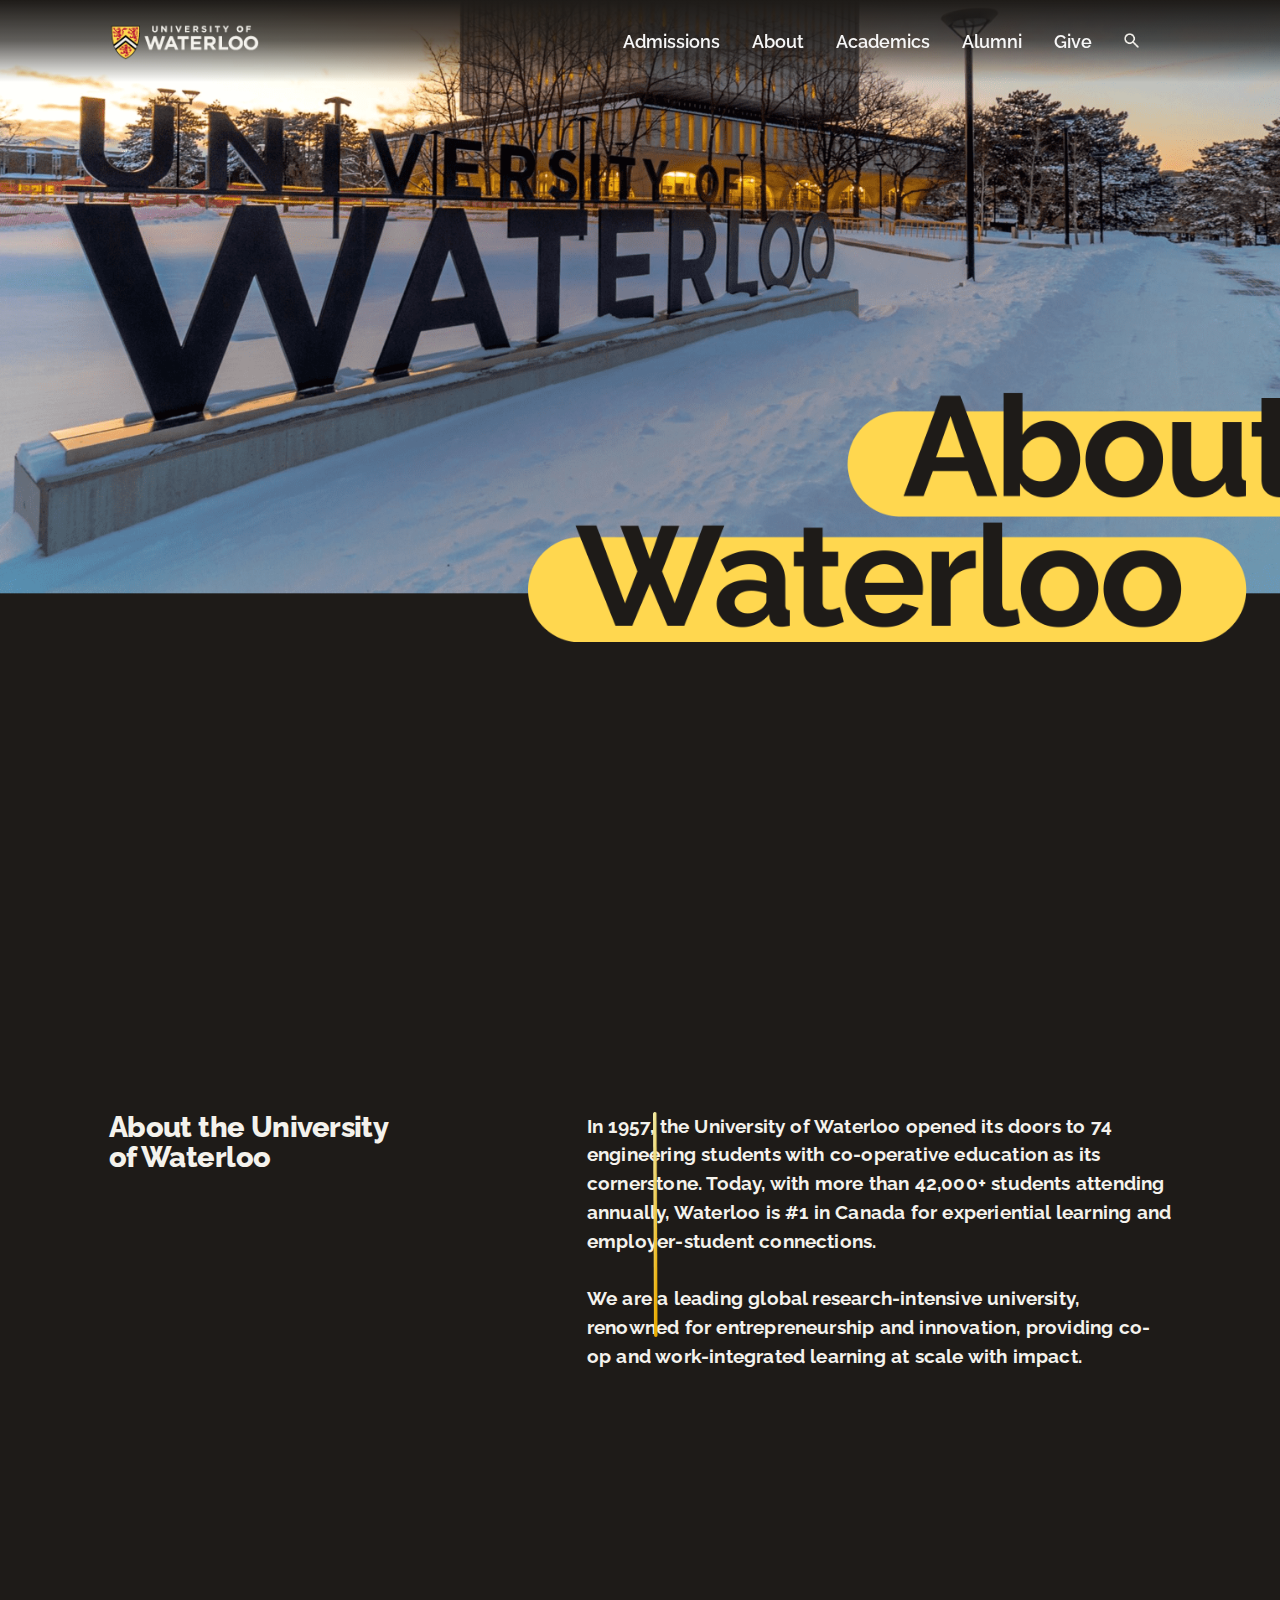
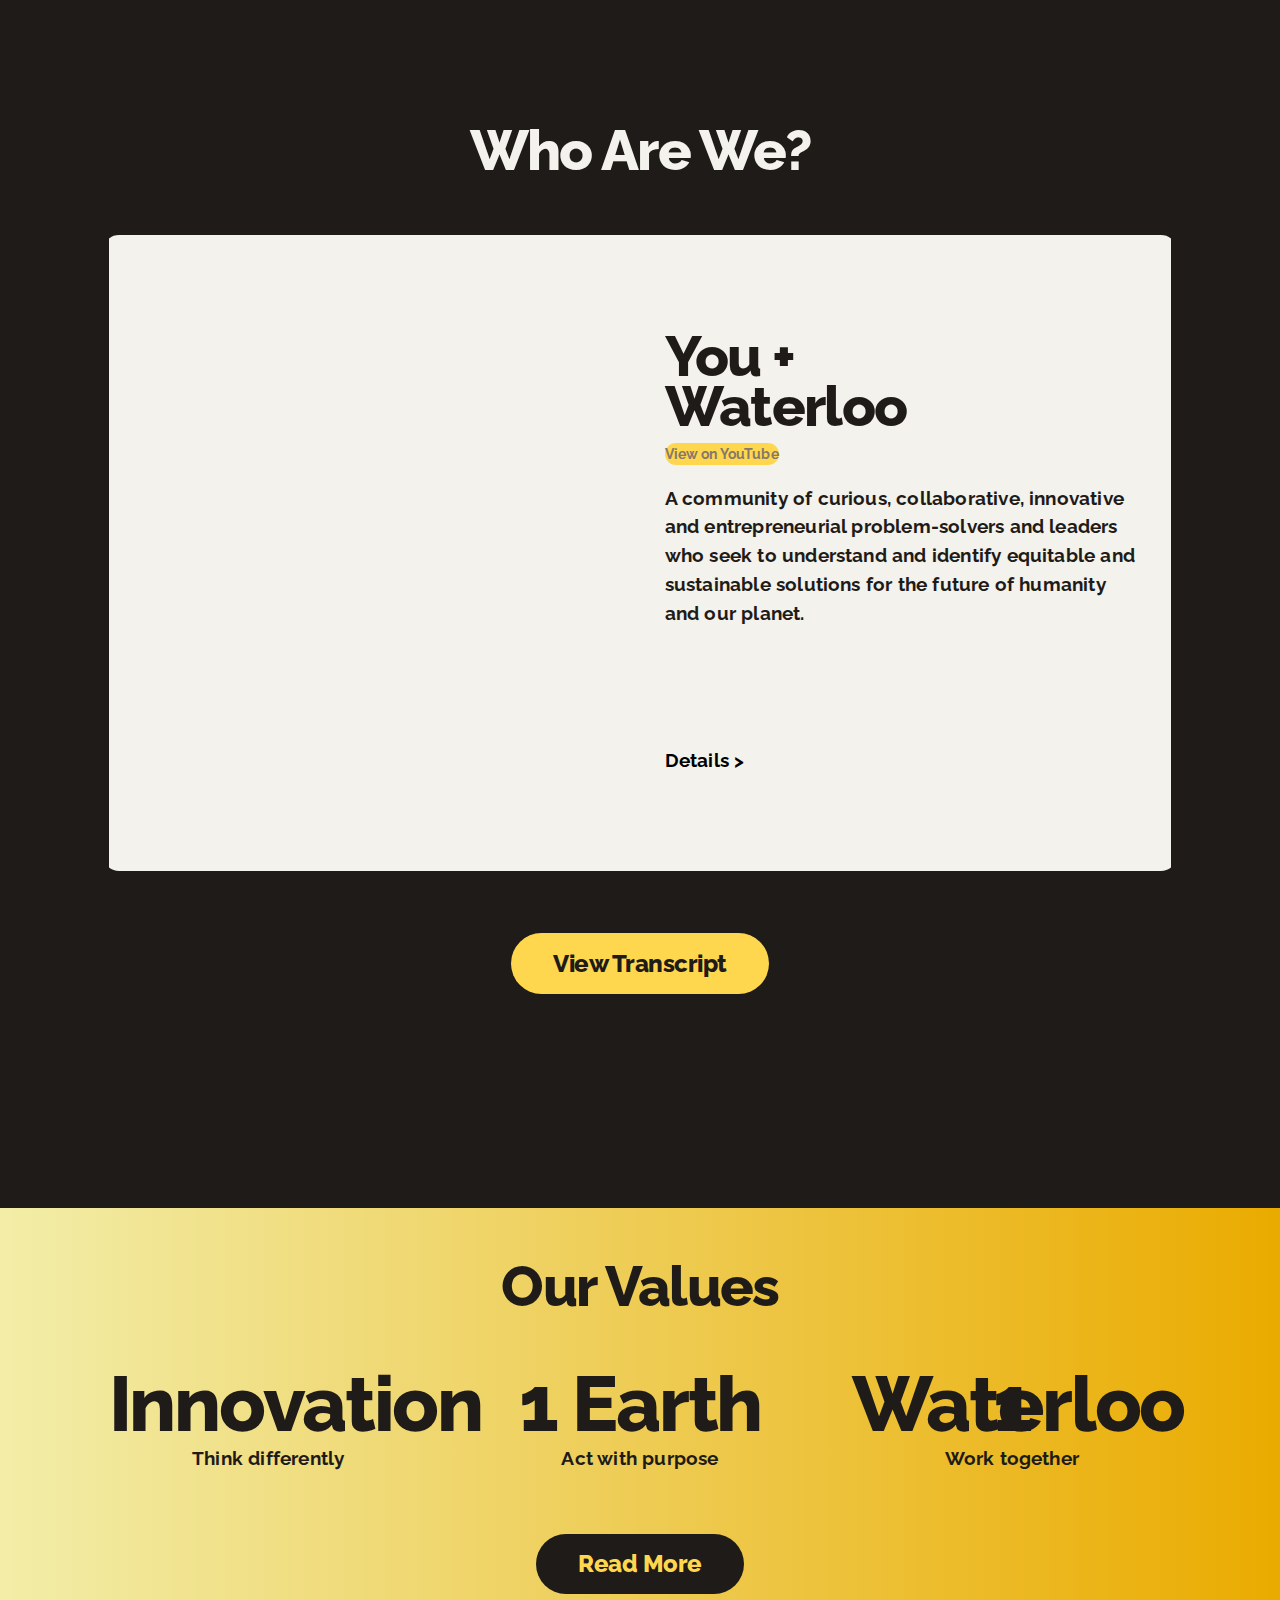
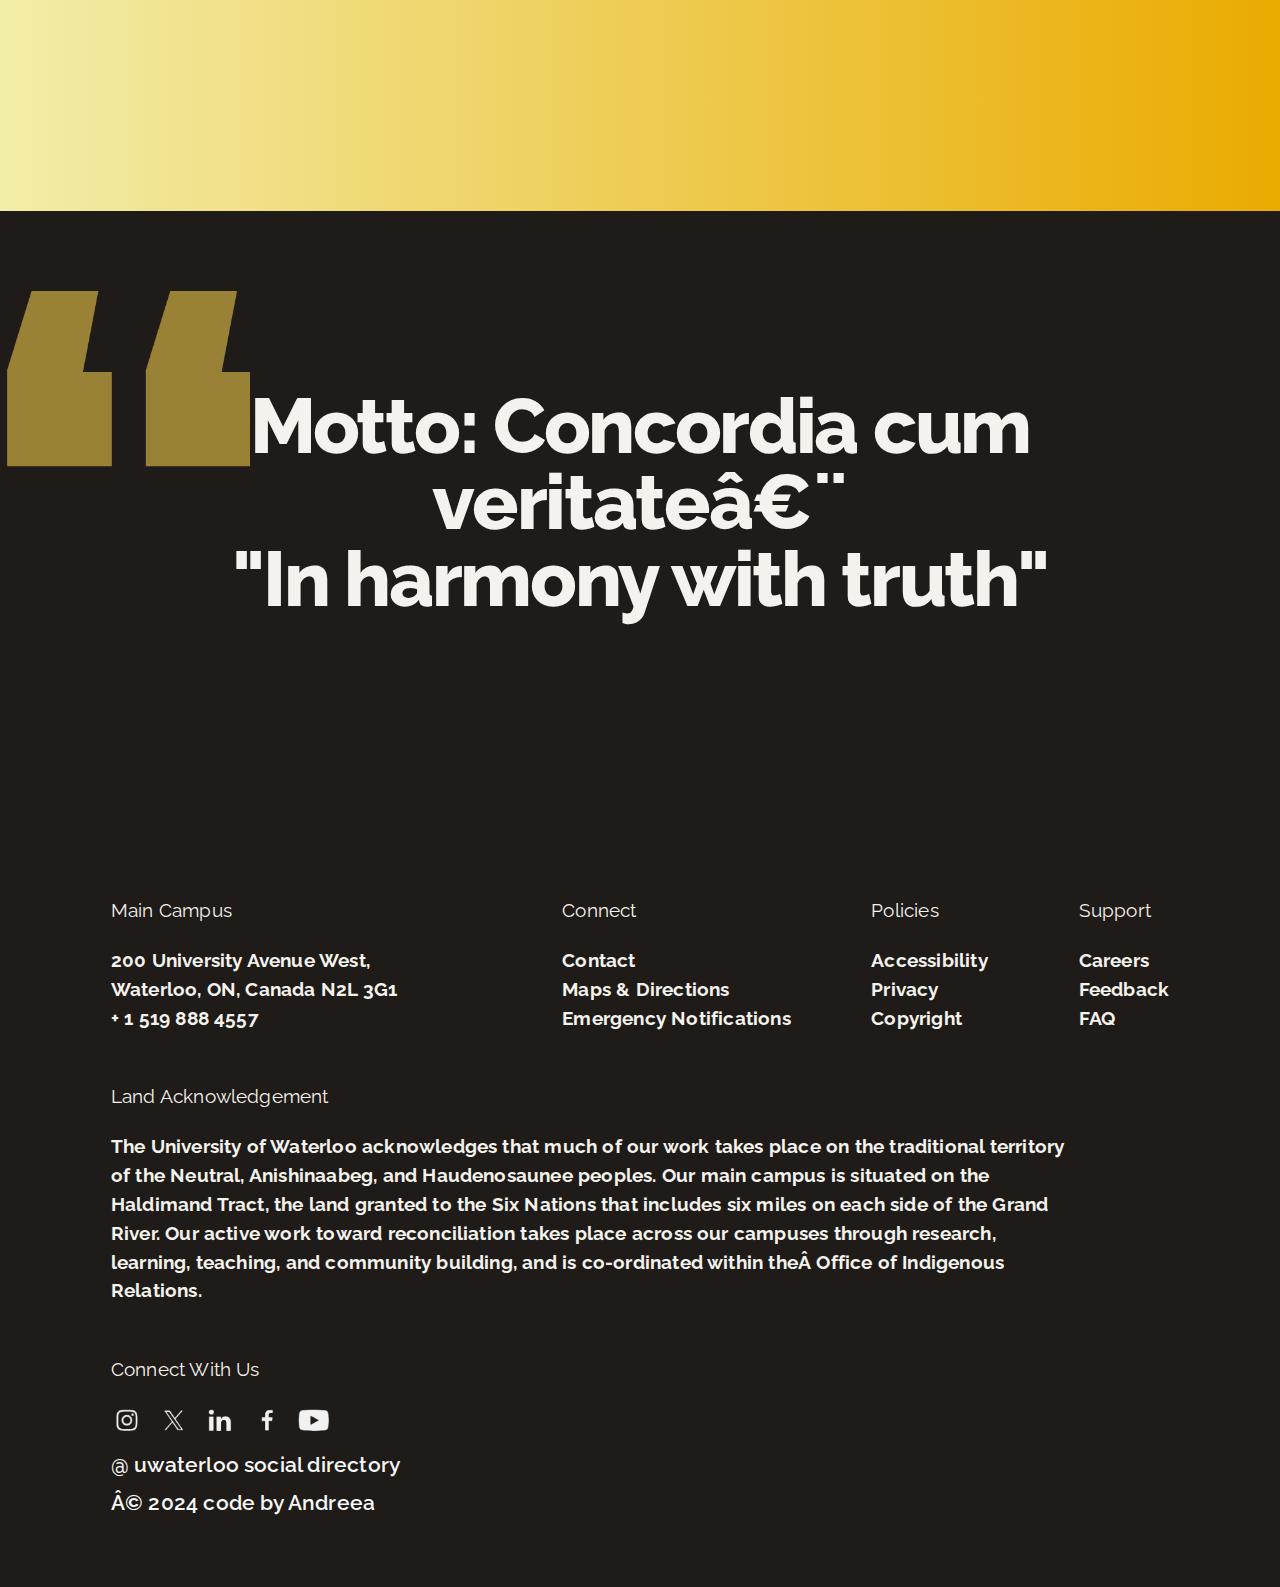
==== about.html @ 282efb21 "Add files via upload" ====
<!DOCTYPE html>
  <html lang="eng-ca">
    <head>
      <meta charset="utc-8">
      <title>About | University of Waterloo</title>
	  <!-- created by Andreea McKague on Wednesday, November 27th, 2024-->
	  <meta name="viewport" content="width=device-width, initial-scale=1.0">
	  <link rel="icon" type="image/x-icon" href="uw-favicon.ico">
	  <link rel="stylesheet" type="text/css" href="uwstyle.css">
	  <link rel="preconnect" href="https://fonts.googleapis.com">
	  <link rel="preconnect" href="https://fonts.gstatic.com" crossorigin>
	  <link href="https://fonts.googleapis.com/css2?family=Archivo:ital,wght@0,100..900;1,100..900&family=Raleway:ital,wght@0,100..900;1,100..900&display=swap" rel="stylesheet">
	  <style>
		.section-background{
		  top: 0;
		  left: 0;
		  margin: 0;
		  padding: 0;
		  background-size: 100%;
		  background-repeat: no-repeat;
		  width: 100vw;
		  height: 100vh;
		  position: relative;
		}
		#hero-background{
		  background-image: url("hdd.png");
		}
		h1{
		  margin: 0;
		  padding: 0;
		  font-family: "Raleway", sans-serif;
		  font-size: 6.7em;
		  font-weight: 700;
		  color: #1E1B18;
		  line-height: 0;
		}
		#innovation{
          position: absolute;
		  top: 4.4em;
		  margin-left: 1.555em;
		}
		#innovation-highlight{
          position: absolute;
		  top: 27.5em;
		  margin-left: 6.8em;
		}
		#starts-here{
		  position: absolute;
		  top: 5.4em;
          margin-left: 0.365em;
		}
		#starts-here-highlight{
		  position: absolute;
		  top: 34.3em;
		}
		.small-section{
		  margin: 0;
		  padding: 0;
		  width: 100%;
		  height: 67vh;
		  overflow: hidden;
		}
		.header-col{
          max-width: 40%;
		}
		.text-col{
          max-width: 55%;
		}
		h2{
		  margin: 0;
		  padding: 0;
		  font-family: "Raleway", sans-serif;
		  font-size: 3.5em;
		  font-weight: 800;
		  color: #F4F2EC;
		  letter-spacing: -0.03em;
		}
		h3{
		  margin: 0;
		  padding: 0;
		  font-family: "Raleway", sans-serif;
		  font-size: 1.8em;
		  font-weight: 800;
		  color: #F4F2EC;
		  line-height: 1.05em;
		  letter-spacing: -0.02em;
		}
		p, td, th{
		  margin: 0;
		  padding: 0;
		  font-family: "Raleway", sans-serif;
		  font-size: 1.2em;
		  font-weight: 700;
		  letter-spacing: 0.01em;
		  line-height: 1.5em;
		}
		th{
		  font-weight: 400;
		  text-align: left;
		}
		#introduction-container{
          padding-top: 23.5vh;
		  display: flex;
		  justify-content: space-between;
		}
		.who-are-we-container{
		  display: flex;
		  width: 100%;
		  height: 145vh;
		  flex-direction: column;
		  justify-content: center;
		  align-items: center;
		  overflow: hidden;
		 
		}
		.admission-box{
		  width: 27%;
		  height: fit-content;
		  padding: 1.2em 2em;
		  border-radius: 1em;
		  background-color: #F4F2EC;
		  overflow: hidden;
		}		
		.admission-row{
		  display: flex;
		  flex-direction: row;
		  align-items: flex-start;
		  justify-content: space-between;
		  margin-top: 1.6em;
		}
		.important{
		  margin: 0;
		  margin-top: 0.8em;
		  margin-bottom: 1.3em;
		  padding: 0;
		  font-family: "Raleway", sans-serif;
		  font-size: 0.9em;
		  font-weight: 700;
		  letter-spacing: 0.01em;
		  line-height: 1.5em;
		  color: #86786A;
		}
		.admission-links{
		  margin: 0.5em 0;
		  width: fit-content;
		  color: #1E1B18;
		  padding: 0.2em 0.7em;
		  border-radius: 1em;
		  background-color: #FFD74F;
		}
		.admission-links:last-child{
		  margin-bottom: 1.8em;
		}
		.admission-links:hover{
		  margin: 0.5em 0;
		  width: fit-content;
		  color: #1E1B18;
		  padding: 0.2em 0.7em;
		  border-radius: 1em;
		  background-color: #EAAB00;
		}
		button{
		  border: none;
		}
		.button-cta{
		  margin-top: 4.6em;
		  background-color: #FFD74F;
		  border-radius: 6em;
		  display: flex;
		  justify-content: center;
		  align-items: center;
		  transition: all 0.3s ease;
		}
		.button-cta:hover{
		  border: 0.4em solid #FFD74F;
		  background-color: #1E1B18;
		}
		.button-text{
		  color: #1E1B18;
		  padding: 0.7em 1.5em;
		}
		.button-text:hover{
		  color: #FFD74F;
		  padding: 0.7em 1.5em;
		}
		.button2-cta{
		  margin-top: 2.2em;
		  background-color: #1E1B18;
		  border-radius: 6em;
		  display: flex;
		  justify-content: center;
		  align-items: center;
		  transition: all 0.3s ease;
		}
		.button2-cta:hover{
		  border: 0.4em solid #1E1B18;
		  background-color: #FFD74F;
		}
		.button2-text{
		  color: #FFD74F;
		  padding: 0.7em 1.5em;
		}
		.button2-text:hover{
		  color: #1E1B18;
		  padding: 0.7em 1.5em;
		}
		.gradient-container{
		  background-image: linear-gradient(to right, #F2EDA8, #EAAB00);
		}
		.numbers-title{
		  margin-top: 0.8em;
		  color: #1E1B18;
		}
		.column-items{
		  display: flex;
		  align-items: center;
		  flex-direction: column;	
		}
		.numbers-row{
	      width: 100%;
		  display: flex;
		  flex-direction: row;
		  align-items: center;
		  justify-content: space-between;
		  margin-top: 5.3em;
		  margin-bottom: 2em;
		  text-align: center;
		}
		.emphasize{
	      margin: 0;
		  padding: 0;
		  font-family: "Raleway", sans-serif;
		  font-size: 4.8em;
		  font-weight: 800;
		  color: #1E1B18;
		  line-height: 0;
		  letter-spacing: -0.03em;
		  margin-bottom: 0.52em;
		}
		.number-container{
		  display: flex;
		  flex-direction: column;
		  width: 30%;
		}
		.flexible-container{
		  width: 100%;
		  height: 100%;
		  display: flex;
		  flex-direction: column;
		  padding: 3em 0em;
		  align-items: center;
		  justify-content: center;
		  overflow: hidden;
		}
		.horizontal-container{
		  display: flex;
		  width: 95%;
		  height: 67.2vh;
		  background-color: #F4F2EC;
		  justify-content: flex-start;
		  align-items: center;
		  border-radius: 1em;
		  padding: 1em 2em;
		  overflow: hidden;
		  margin-top: 1.5em;
		}
		.hor-con-2{
		  justify-content: space-between;
		}
		.first-container{
		  margin-top: 3.2em;
		}
		.details{
		  color: black;
		  margin-top: 2em;
		}
		.information-container{
		  height: 100%;
		  display: flex;
		  flex-direction: column; 
		  justify-content: space-evenly;
		  align-items: flex-start;
		  max-width: 30em;
		  margin-left: 2.5em;
		  color: #1E1B18;
		}
		.info-con-2{
		  margin-left: 1.5em;
		}
		.date{
		  font-size: 11vh;
		  margin-top: 0.45em;
		  transform: rotate(90deg)
		}
		.contact-container{
          margin-top: 3em;
		}
		.contact-text-container{
		  width: 100%;
		  display: flex;
		  justify-content: space-between;
		  margin-top: 1.2em;
		  margin-bottom: 2em;
		}
		.contact-text{
		  color: #1E1B18;
		}
		.pair{
		  display: flex;
		}
		.pair .contact-text{
		  padding-left: 4.5em;
		}
		td{
		  padding: 1em 0em;
		}
		.footer-container{
		  margin-top: 2em;
		}
		.admission-h3{
		  color: #1E1B18;
		  padding-top: 0.8em; 
		  margin-bottom: 0.7em;
		}
		.by-the-numbers-row
		  width: 100%;
		  height: 67vh;
		  display: flex;
		  flex-direction: row;
		  justify-content: center;
		  align-items: center;
		}
		.by-the-numbers-box{
		  width: 20%;
		  margin-right: 1%;
		  height: 100%;
		  background-color: red;
		}
		#motto{
		  padding-top: 2.3em;
		  text-align: center;
		  font-size: 4.8em;
		  line-height: 1em;
		  z-index: 2;
		}
		#quote-img{
		  position: absolute;
		  margin-top: 5em;
		  margin-right: 64em;
		}
      </style>
    </head>
    <body>
	
      <nav>
		<div class="section-contents">
		  <a href="home.html" id="nav-logo"><img src="uw-logo.png" alt="University of Waterloo Logo" width="150em" height="auto"></a>
          <ul>        
		    <li><a href="admissions.html">Admissions</a></li>
			<li><a href="about.html">About</a></li>
			<li><a href="https://uwaterloo.ca/faculties-academics" target="_blank">Academics</a></li>
			<li><a href="https://uwaterloo.ca/alumni/" target="_blank">Alumni</a></li>
			<li><a href="give.html">Give</a></li>
			 <li><a href="https://uwaterloo.ca/search/" target="_blank"><img src="search-icon.png" alt="Search Icon" width="auto" height="15em"></a></li>
		  </ul>
		</div>
      </nav>
	  
	  <section id="hero">
	    <div class="section-background" id="hero-background"></div>
		  <div class="section-contents">
		    <img src="about-waterloo.png" alt="About Waterloo title" style="position: absolute; top: 24.5em; left: 33em;"  width="auto" height="250em">
	      </div>
	    </div>
	  </section>
	  
	  <section id="intro">
	    <div class="small-section">
		  <div class="section-contents" id="introduction-container">
		  
		    <img src="line1.png" alt="Image of gradient line" class="line-img" height="225em" width="auto" style="margin-left: 34em">
			
			<div class="header-col">
	          <h3>About the University<br>of Waterloo</h3>
		    </div>
			
		    <div class="text-col">
		      <p>In 1957, the University of Waterloo opened its doors to 74 
			  engineering students with co-operative education as its cornerstone. 
			  Today, with more than 42,000+ students attending annually, Waterloo is
			  #1 in Canada for experiential learning and employer-student connections.<br><br>
			  We are a leading global research-intensive university, renowned for 
			  entrepreneurship and innovation, providing co-op and work-integrated 
			  learning at scale with impact.</p>
	        </div>
			
		  </div>
		</div>
	  </section>
	
	  <section id="who-are-we">
	    <div class="section-contents">
          <div class="who-are-we-container">
		    <h2>Who Are We?</h2>
			
			<div class="horizontal-container first-container">
			  <iframe width="100%" height="100%" style="border-radius: 1em;" src="https://www.youtube.com/embed/Fxyoe6XfwnU?si=jhQmAfcTeB4eGO95" title="YouTube video player" frameborder="0" allow="accelerometer; autoplay; clipboard-write; encrypted-media; gyroscope; picture-in-picture; web-share" referrerpolicy="strict-origin-when-cross-origin" allowfullscreen></iframe>
			  <div class="information-container">
				<div>
			      <h2 style="color: #1E1B18; line-height: 0.9em;">You +<br>Waterloo</h2>
			      <p class="important text-info">View on YouTube</p>
				  <p>A community of curious, collaborative, innovative and
				  entrepreneurial problem-solvers and leaders who seek to 
				  understand and identify equitable and sustainable solutions
				  for the future of humanity and our planet.</p>
				</div>
				<p class="details">Details &gt;</p>
			  </div>
			</div>
		
			<a href="https://youtu.be/Fxyoe6XfwnU?feature=shared"><button class="button-cta"><h3 class="button-text">View Transcript</h3></button></a>
		  </div>
		</div>
	  </section>
	  
	  <section id="our-values">
	    <div class="small-section gradient-container">
		  <div class="section-contents column-items">
			<a href="https://uwaterloo.ca/values/"><h2 class="numbers-title">Our Values</h2></a>
			
			<div class="numbers-row">
			  <div class="number-container">
			    <p class="emphasize">Innovation</p>
				<p style="color: #1E1B18;">Think differently</p>
			  </div>
			  <div class="number-container">
			    <p class="emphasize">1 Earth</p>
				<p style="color: #1E1B18;">Act with purpose</p>
			  </div>
			  <div class="number-container">
			    <p class="emphasize">1 Waterloo</p>
				<p style="color: #1E1B18;">Work together</p>
			  </div>
			</div>
			
			<button class="button2-cta"><h3 class="button2-text">Read More</h3></button>
			
		  </div>
		</div>
	  </section>
	
	  <section id="our-motto">
	    <div class="small-section">
		  <div class="section-contents column-items">
		    <img src="quotation-icon.png" alt="Image of a quotation mark symbol" id="quote-img" width="auto" height="420em">
			<h2 id="motto">Motto: Concordia cum veritate <br>"In harmony with truth"</h2>
		  </div>
		</div>
	  </section>
	
	  <footer>
	    <div class="section-contents">
		  <div class="flexible-container footer-container">
		    <table>
			  <tr>
			    <th>Main Campus</th>
				<th>Connect</th>
				<th>Policies</th>
				<th>Support</th>
			  <tr>
			    <td>200 University Avenue West,<br>Waterloo, ON, Canada N2L 3G1<br>+ 1 519 888 4557</td>
			    <td>Contact<br>Maps & Directions<br>Emergency Notifications</td>
				<td>Accessibility<br>Privacy<br>Copyright</td>
				<td>Careers<br>Feedback<br>FAQ</td>
			  </tr>
			  <tr>
			    <th><br>Land Acknowledgement</th>
			  </tr>
			  <tr>
			    <td colspan="3">The University of Waterloo acknowledges that much of our work takes place 
				on the traditional territory of the Neutral, Anishinaabeg, and Haudenosaunee peoples. Our
				main campus is situated on the Haldimand Tract, the land granted to the Six Nations that
				includes six miles on each side of the Grand River. Our active work toward reconciliation
				takes place across our campuses through research, learning, teaching, and community 
				building, and is co-ordinated within the Office of Indigenous Relations.</td>
			  </tr>
			  <tr>
			    <th><br>Connect With Us</th>
			  </tr>
			  <tr>
			   <td><img src="social-logos.png" alt="Social Logos" width="auto" height="30em"><a href="https://uwaterloo.ca/social-media">@ uwaterloo social directory</a><a href="mailto:a3mckague@uwaterloo.ca">© 2024 code by Andreea</a></td>
			 </tr>
			</table>
		  </div>
		</div>
	  </footer>
	</body>
</html>
---- uwstyle.css ----
html, body{
  margin: 0;
  padding: 0;
  background-color: #1E1B18;
  overflow-x: hidden;
  z-index: 0;
  color: #F4F2EC;
}
nav{
  top: 0;
  left: 0;
  padding-top: 1em;
  width: 100%;
  height: 4.1em;
  background-image: linear-gradient(to bottom, #1E1B18, rgba(30,27,24,0.7), rgba(30,27,24,0));
  position: fixed;
  z-index: 3;
}
nav ul{
  float: right;
  list-style-type: none;
  margin: 0;
}
nav li{
  float: left;
  padding-right: 2em;
  padding-top: 0.5em;
  text-align: center;
  position: relative;
}
nav a, td a{
  font-family: "Raleway", sans-serif;
  font-weight: 600;
  font-size: 1.1em;
  display: block;
  text-decoration: none;
  padding-top: 0.4em;
  color: #F7F7F7;
}
nav a:hover, td a:hover{
  color: #FFD74F;
}
nav a:active, td a:active{
  color: #EAAB00;
}
#nav-logo{
   margin: 0;
   float: left;
}
nav img:hover{
  opacity: 0.7;
}
.section-contents{
  width: 83vw;
  margin: 0 auto;
}
.important{
  margin: 0;
  margin-top: 1em;
  margin-bottom: 1.6em;
  padding: 0;
  font-family: "Raleway", sans-serif;
  font-size: 0.8em;
  font-weight: 700;
  letter-spacing: 0.01em;
  line-height: 1.5em;
  color: #86786A;
}
.text-info{
  width: fit-content;
  padding: 0em 1.2em;
  border-radius: 1em;
  background-color: #FFD74F;
  font-weight: 800;
}
.line-img{
  position: absolute;
}
a{
  text-decoration: none;
  color: #1E1B18;
}
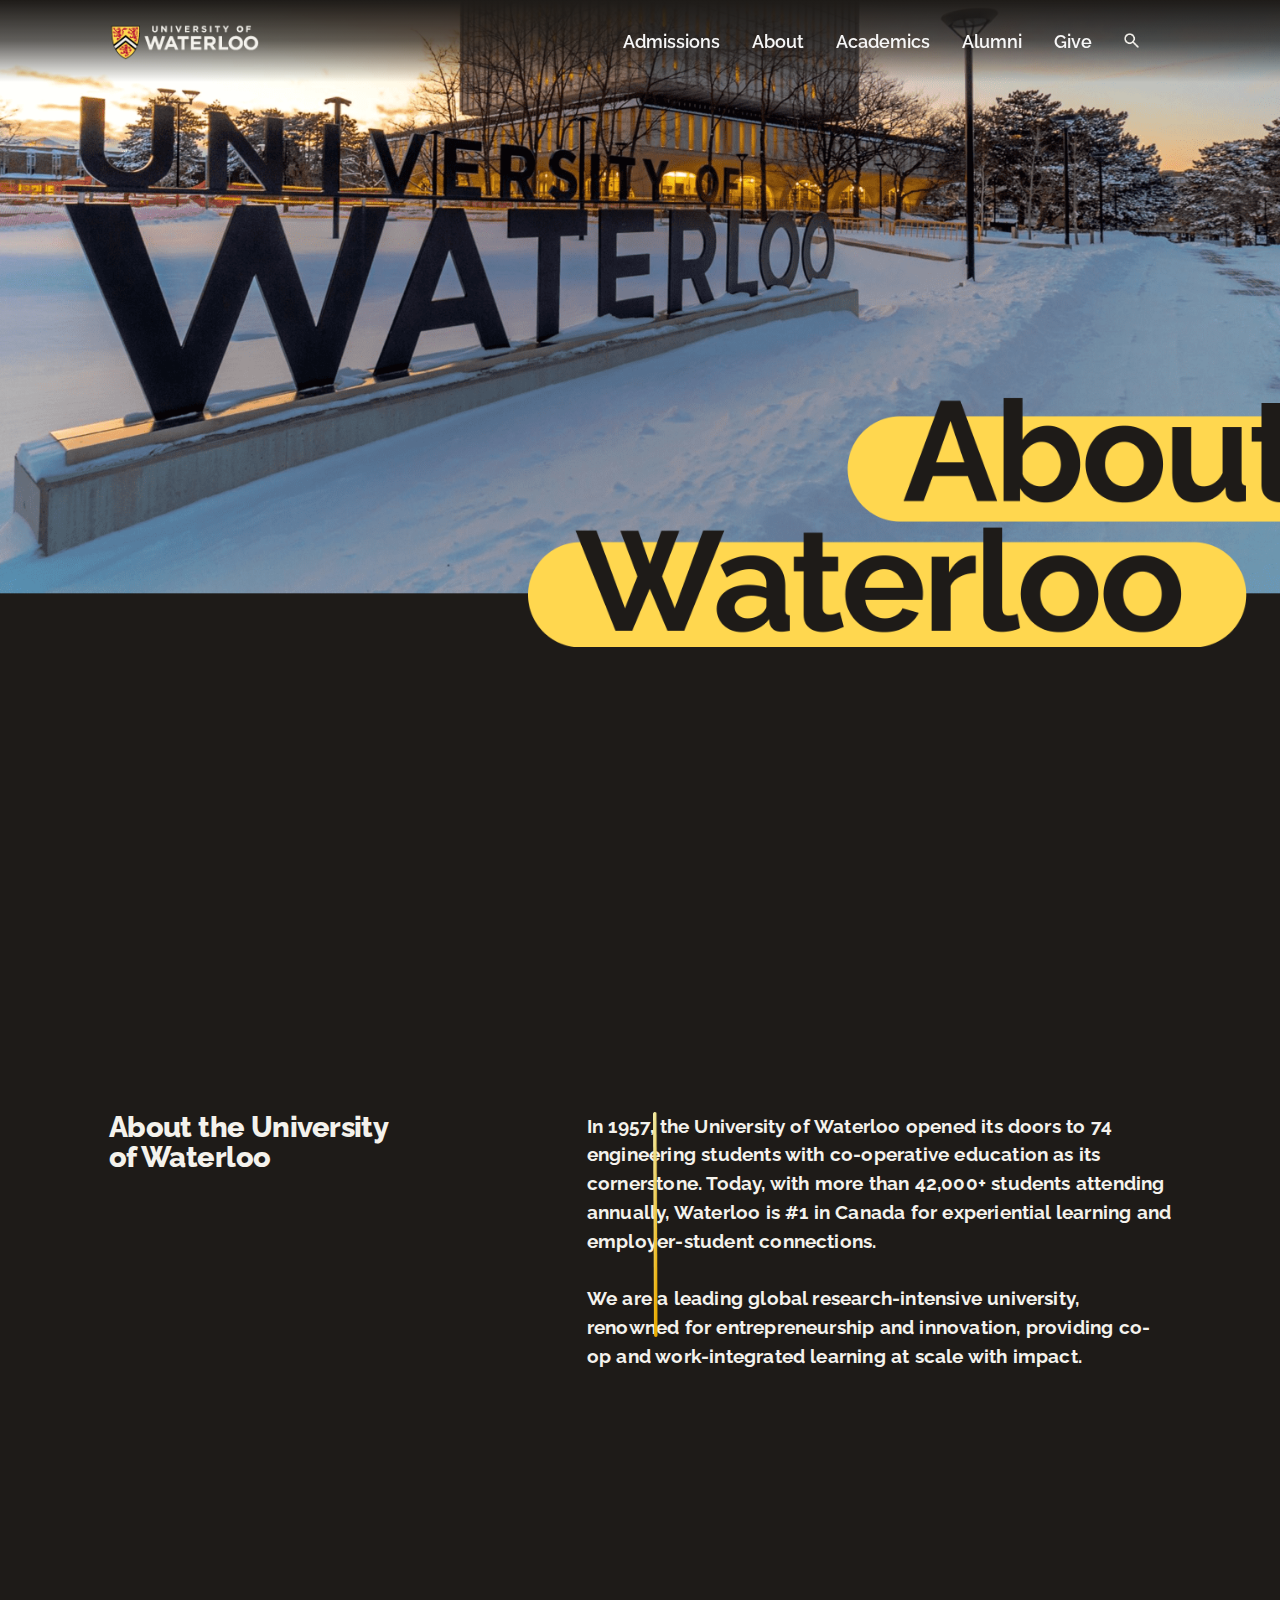
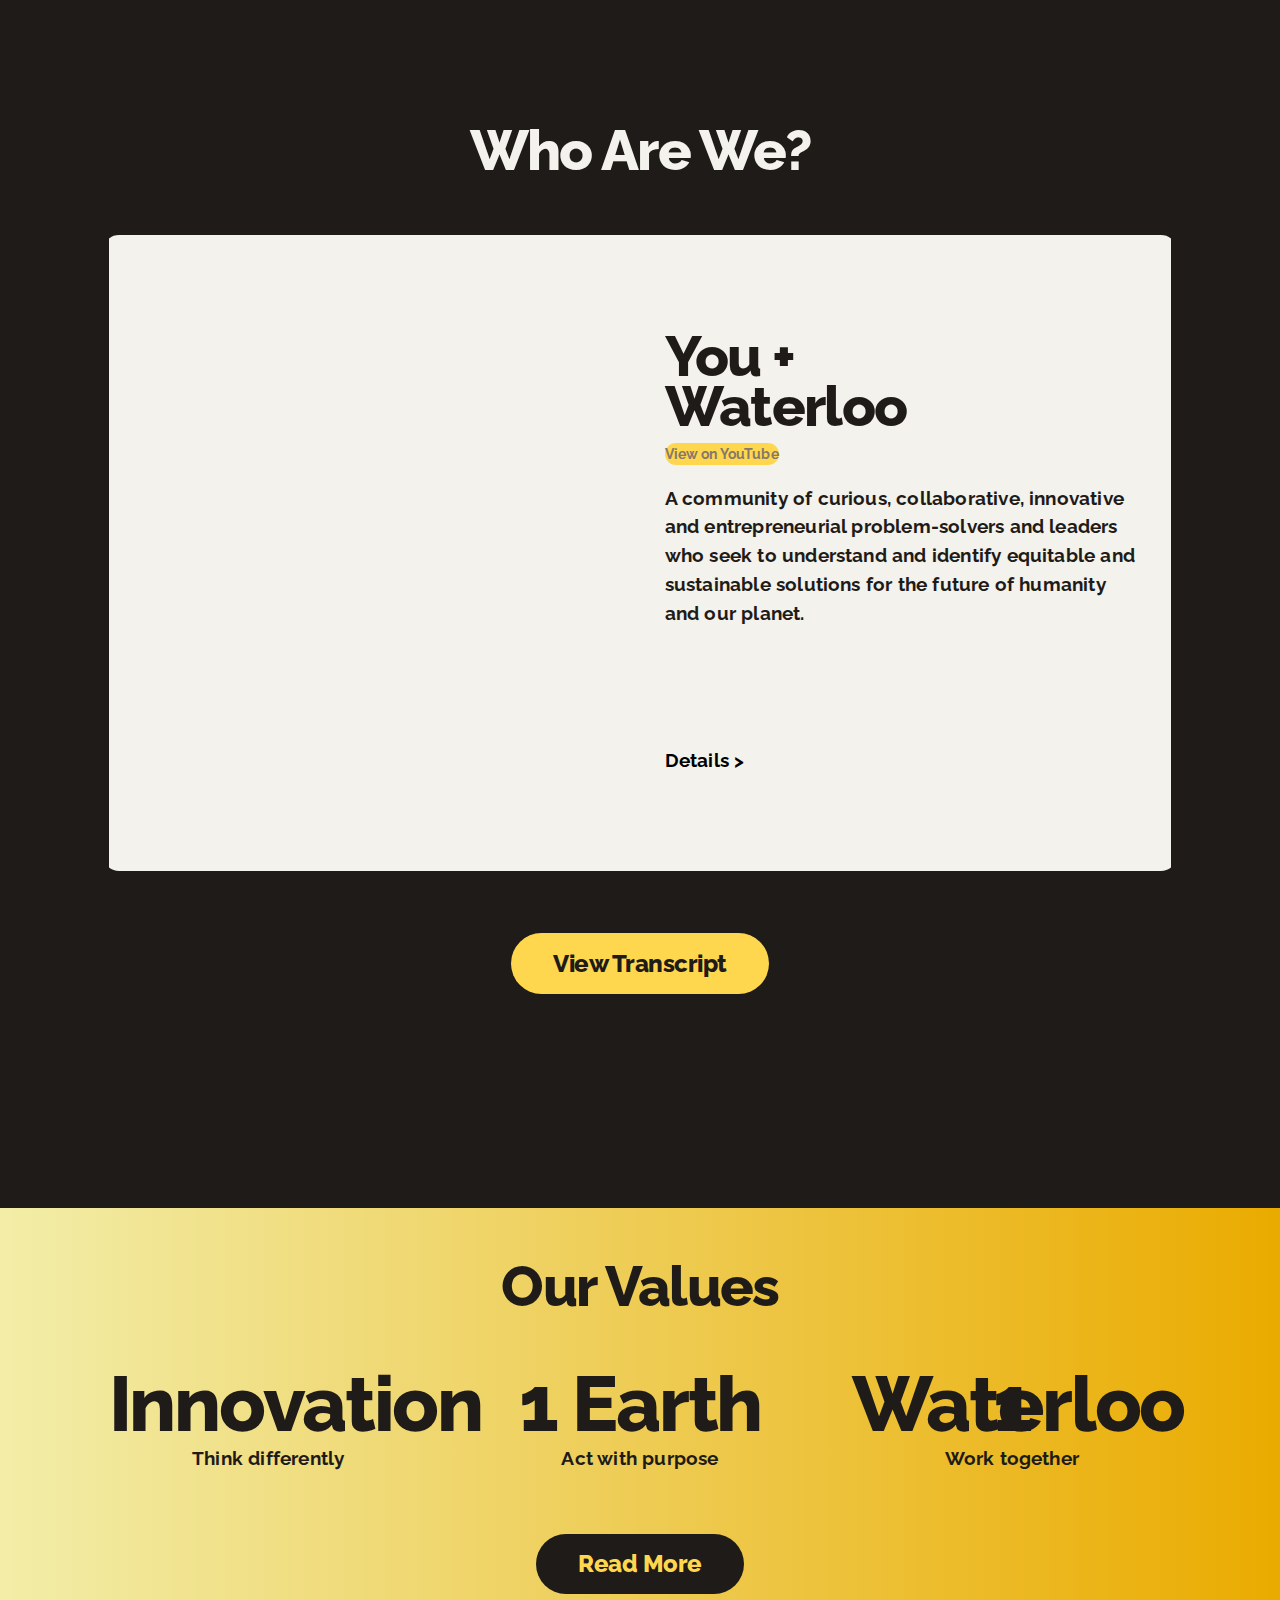
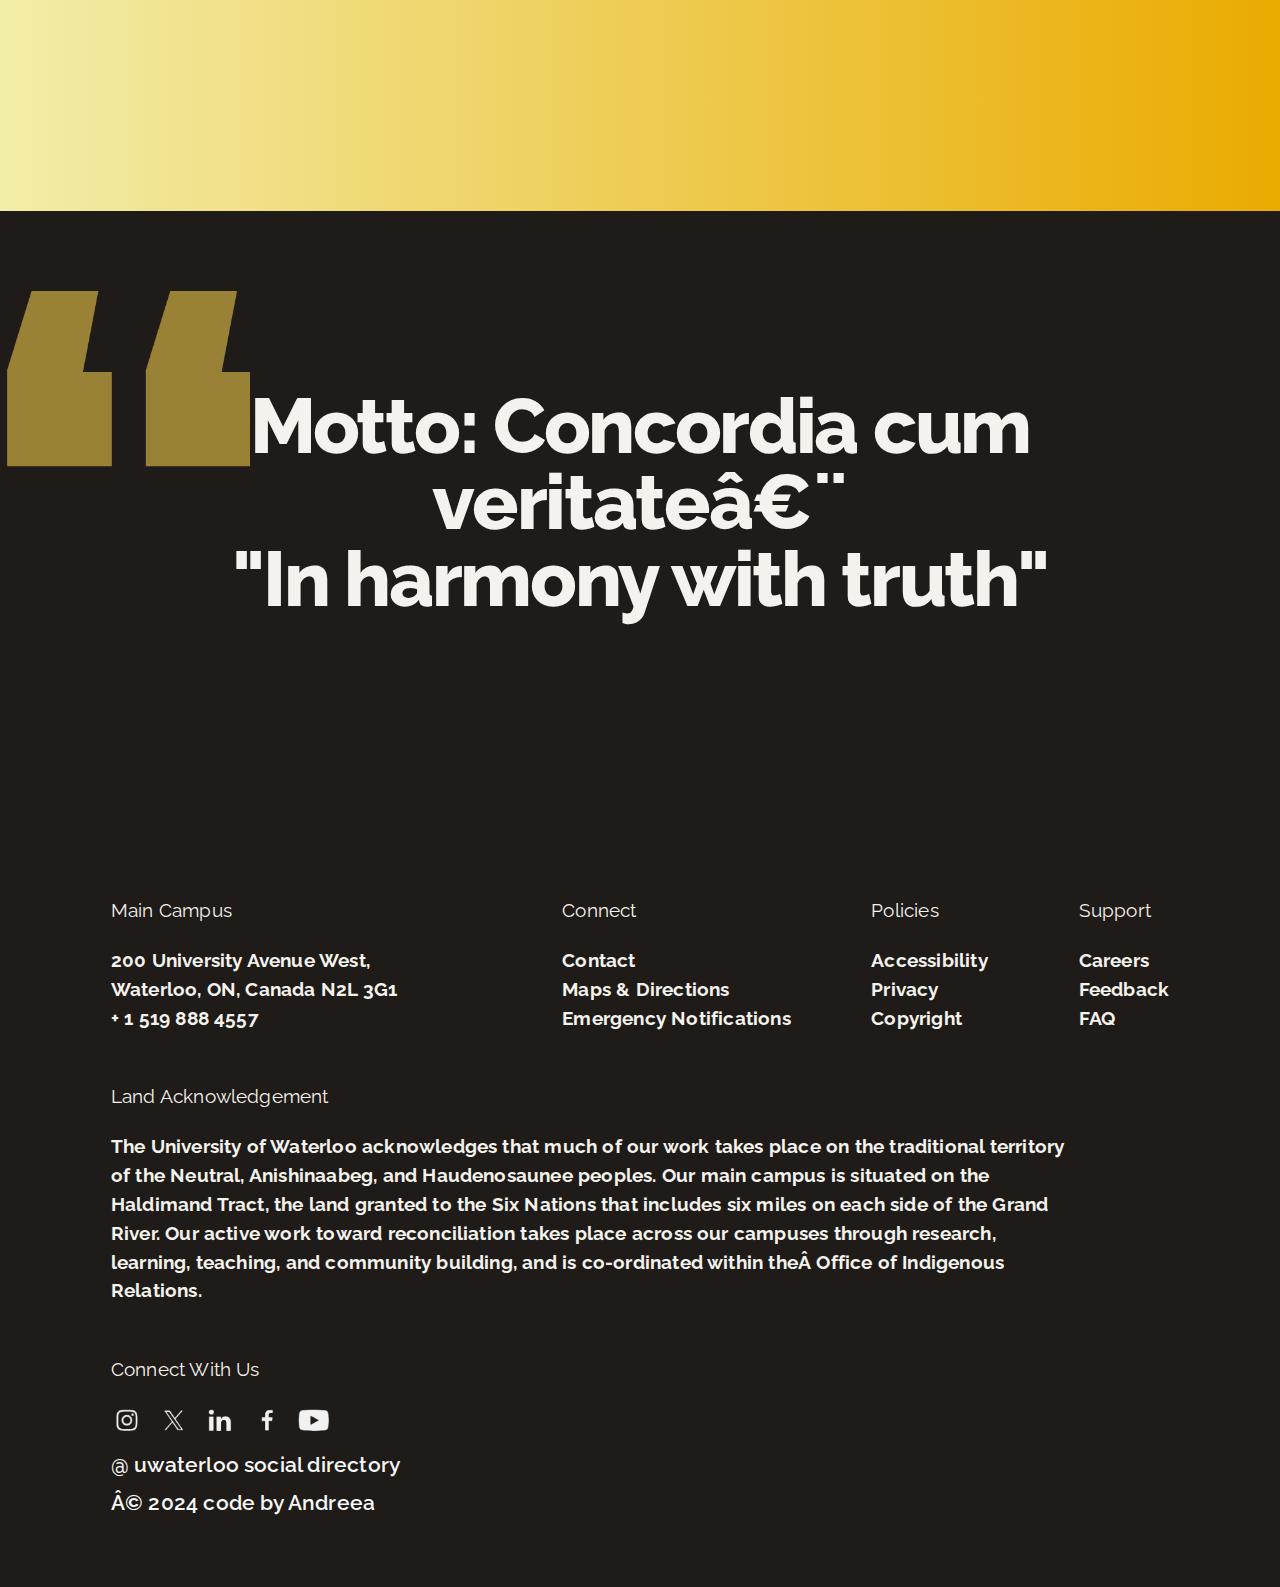
==== commit 6dcbd16d: "Updated positioning of line & rerouted home.html to index.html" ====
--- a/about.html
+++ b/about.html
@@ -354,7 +354,7 @@
 	
       <nav>
 		<div class="section-contents">
-		  <a href="home.html" id="nav-logo"><img src="uw-logo.png" alt="University of Waterloo Logo" width="150em" height="auto"></a>
+		  <a href="index.html" id="nav-logo"><img src="uw-logo.png" alt="University of Waterloo Logo" width="150em" height="auto"></a>
           <ul>        
 		    <li><a href="admissions.html">Admissions</a></li>
 			<li><a href="about.html">About</a></li>
@@ -369,7 +369,7 @@
 	  <section id="hero">
 	    <div class="section-background" id="hero-background"></div>
 		  <div class="section-contents">
-		    <img src="about-waterloo.png" alt="About Waterloo title" style="position: absolute; top: 24.5em; left: 33em;"  width="auto" height="250em">
+		    <img src="about-waterloo.png" alt="About Waterloo title" style="position: absolute; top: 24.8em; left: 33em;"  width="auto" height="250em">
 	      </div>
 	    </div>
 	  </section>
@@ -496,4 +496,4 @@
 		</div>
 	  </footer>
 	</body>
-</html>+</html>
